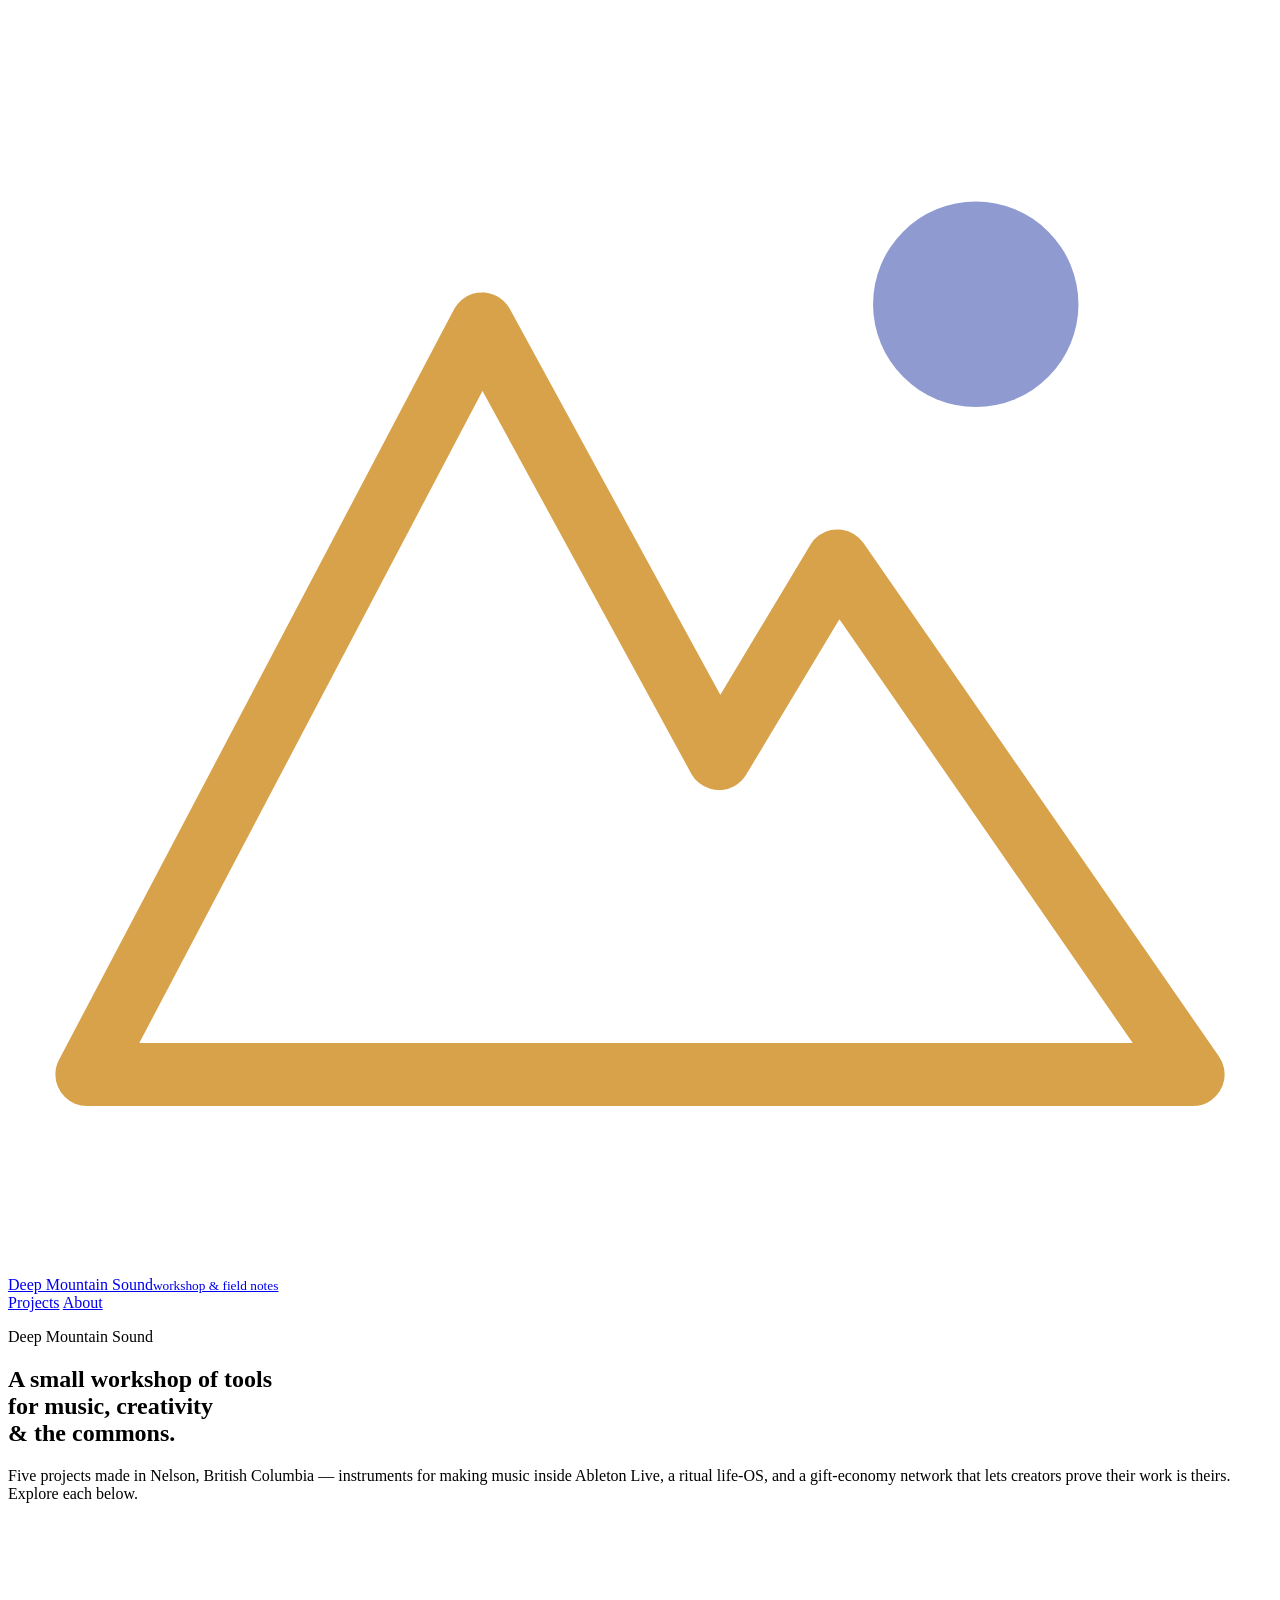
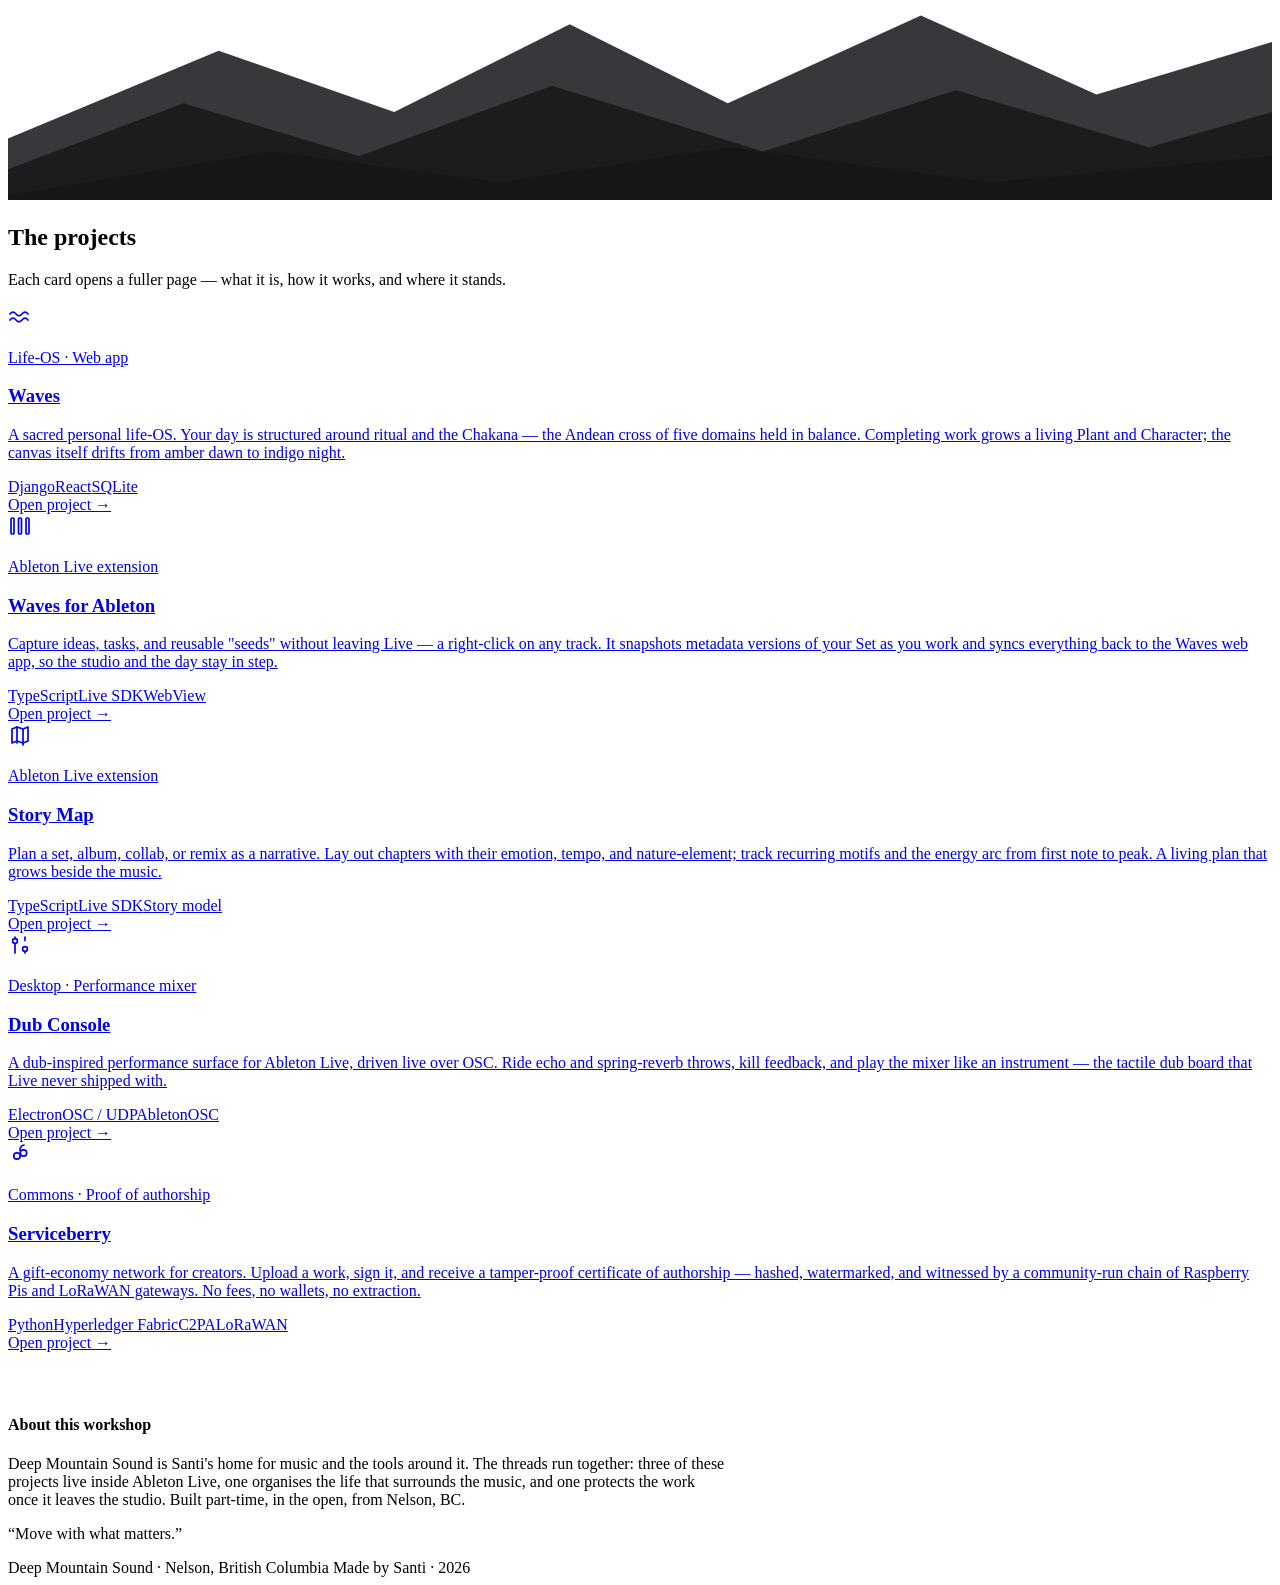
==== index.html @ df6846f1 "Add files via upload" ====
<!doctype html>
<html lang="en">
<head>
<meta charset="utf-8" />
<meta name="viewport" content="width=device-width, initial-scale=1" />
<title>Deep Mountain Sound — Projects</title>
<meta name="description" content="A small workshop of tools for music, creativity, and the commons — by Santi / Deep Mountain Sound." />
<link rel="preconnect" href="https://fonts.googleapis.com" />
<link rel="stylesheet" href="styles.css" />
<link rel="icon" href="data:image/svg+xml,%3Csvg xmlns='http://www.w3.org/2000/svg' viewBox='0 0 32 32'%3E%3Cpath d='M2 26L11 9l6 10 3-5 10 12z' fill='%23d8a24a'/%3E%3C/svg%3E" />
</head>
<body>

<header class="topbar">
  <div class="wrap">
    <a class="brand" href="index.html">
      <svg class="mk" viewBox="0 0 32 32" aria-hidden="true">
        <path d="M2 27L12 8l6 11 3-5 9 13z" fill="none" stroke="#d8a24a" stroke-width="1.6" stroke-linejoin="round"/>
        <circle cx="24.5" cy="7.5" r="2.6" fill="#8f9bd0"/>
      </svg>
      <span>Deep Mountain Sound<small>workshop &amp; field notes</small></span>
    </a>
    <nav class="topnav">
      <a href="#projects">Projects</a>
      <a href="#about">About</a>
    </nav>
  </div>
</header>

<section class="hero">
  <div class="wrap">
    <p class="eyebrow">Deep Mountain Sound</p>
    <h1>A small workshop of tools<br/>for music, creativity<br/>&amp; the commons.</h1>
    <p class="lede">Five projects made in Nelson, British Columbia — instruments for making music inside Ableton Live, a ritual life-OS, and a gift-economy network that lets creators prove their work is theirs. Explore each below.</p>
  </div>
  <!-- layered ridge -->
  <svg class="ridge" viewBox="0 0 1440 320" preserveAspectRatio="none" aria-hidden="true">
    <path d="M0 250 L240 150 L440 220 L640 120 L820 210 L1040 110 L1240 200 L1440 140 L1440 320 L0 320 Z" fill="#232327" opacity="0.9"/>
    <path d="M0 285 L200 210 L400 270 L620 190 L860 265 L1080 195 L1300 260 L1440 220 L1440 320 L0 320 Z" fill="#1c1c1f"/>
    <path d="M0 315 L300 265 L560 300 L820 260 L1120 300 L1440 270 L1440 320 L0 320 Z" fill="#161618"/>
  </svg>
</section>

<main class="wrap" id="projects">

  <div class="section-head">
    <h2>The projects</h2>
    <p>Each card opens a fuller page — what it is, how it works, and where it stands.</p>
  </div>

  <div class="cards">

    <!-- Waves -->
    <a class="card a-moon" href="waves.html">
      <div class="glyph" aria-hidden="true">
        <svg width="24" height="24" viewBox="0 0 24 24" fill="none" stroke="currentColor" stroke-width="1.7" stroke-linecap="round">
          <path d="M2 9c2-2.4 4-2.4 6 0s4 2.4 6 0 4-2.4 6 0"/>
          <path d="M2 15c2-2.4 4-2.4 6 0s4 2.4 6 0 4-2.4 6 0"/>
        </svg>
      </div>
      <p class="kicker">Life-OS · Web app</p>
      <h3>Waves</h3>
      <p>A sacred personal life-OS. Your day is structured around ritual and the Chakana — the Andean cross of five domains held in balance. Completing work grows a living Plant and Character; the canvas itself drifts from amber dawn to indigo night.</p>
      <div class="tags"><span class="tag">Django</span><span class="tag">React</span><span class="tag">SQLite</span></div>
      <span class="go">Open project <span class="arr">→</span></span>
    </a>

    <!-- Waves for Ableton -->
    <a class="card a-amber" href="waves-ableton.html">
      <div class="glyph" aria-hidden="true">
        <svg width="24" height="24" viewBox="0 0 24 24" fill="none" stroke="currentColor" stroke-width="1.7" stroke-linecap="round">
          <rect x="3" y="4" width="3" height="16" rx="1"/><rect x="10.5" y="4" width="3" height="16" rx="1"/><rect x="18" y="4" width="3" height="16" rx="1"/>
        </svg>
      </div>
      <p class="kicker">Ableton Live extension</p>
      <h3>Waves for Ableton</h3>
      <p>Capture ideas, tasks, and reusable "seeds" without leaving Live — a right-click on any track. It snapshots metadata versions of your Set as you work and syncs everything back to the Waves web app, so the studio and the day stay in step.</p>
      <div class="tags"><span class="tag">TypeScript</span><span class="tag">Live SDK</span><span class="tag">WebView</span></div>
      <span class="go">Open project <span class="arr">→</span></span>
    </a>

    <!-- Story Map -->
    <a class="card a-moss" href="storymap.html">
      <div class="glyph" aria-hidden="true">
        <svg width="24" height="24" viewBox="0 0 24 24" fill="none" stroke="currentColor" stroke-width="1.7" stroke-linecap="round" stroke-linejoin="round">
          <path d="M4 20V6l5-2 6 2 5-2v14l-5 2-6-2-5 2z"/><path d="M9 4v16M15 6v16"/>
        </svg>
      </div>
      <p class="kicker">Ableton Live extension</p>
      <h3>Story Map</h3>
      <p>Plan a set, album, collab, or remix as a narrative. Lay out chapters with their emotion, tempo, and nature-element; track recurring motifs and the energy arc from first note to peak. A living plan that grows beside the music.</p>
      <div class="tags"><span class="tag">TypeScript</span><span class="tag">Live SDK</span><span class="tag">Story model</span></div>
      <span class="go">Open project <span class="arr">→</span></span>
    </a>

    <!-- Dub Console -->
    <a class="card a-rust" href="dub-console.html">
      <div class="glyph" aria-hidden="true">
        <svg width="24" height="24" viewBox="0 0 24 24" fill="none" stroke="currentColor" stroke-width="1.7" stroke-linecap="round">
          <circle cx="7" cy="8" r="2.4"/><circle cx="17" cy="16" r="2.4"/>
          <path d="M7 10.4V20M7 4v1.6M17 4v3.6M17 18.4V20"/>
        </svg>
      </div>
      <p class="kicker">Desktop · Performance mixer</p>
      <h3>Dub Console</h3>
      <p>A dub-inspired performance surface for Ableton Live, driven live over OSC. Ride echo and spring-reverb throws, kill feedback, and play the mixer like an instrument — the tactile dub board that Live never shipped with.</p>
      <div class="tags"><span class="tag">Electron</span><span class="tag">OSC / UDP</span><span class="tag">AbletonOSC</span></div>
      <span class="go">Open project <span class="arr">→</span></span>
    </a>

    <!-- Serviceberry -->
    <a class="card a-berry" href="serviceberry.html">
      <div class="glyph" aria-hidden="true">
        <svg width="24" height="24" viewBox="0 0 24 24" fill="none" stroke="currentColor" stroke-width="1.7" stroke-linecap="round" stroke-linejoin="round">
          <circle cx="9" cy="14" r="3.2"/><circle cx="15.5" cy="11" r="3.2"/><path d="M12 8.2C12 5 13.5 3.5 16 3"/>
        </svg>
      </div>
      <p class="kicker">Commons · Proof of authorship</p>
      <h3>Serviceberry</h3>
      <p>A gift-economy network for creators. Upload a work, sign it, and receive a tamper-proof certificate of authorship — hashed, watermarked, and witnessed by a community-run chain of Raspberry Pis and LoRaWAN gateways. No fees, no wallets, no extraction.</p>
      <div class="tags"><span class="tag">Python</span><span class="tag">Hyperledger Fabric</span><span class="tag">C2PA</span><span class="tag">LoRaWAN</span></div>
      <span class="go">Open project <span class="arr">→</span></span>
    </a>

  </div>

  <section id="about" class="more" style="margin-top:64px;">
    <h4>About this workshop</h4>
    <p style="color:var(--muted); max-width:720px; margin:0 0 6px;">
      Deep Mountain Sound is Santi's home for music and the tools around it. The threads run together:
      three of these projects live inside Ableton Live, one organises the life that surrounds the music,
      and one protects the work once it leaves the studio. Built part-time, in the open, from Nelson, BC.
    </p>
    <p class="divider-note">“Move with what matters.”</p>
  </section>

</main>

<footer class="site">
  <div class="wrap">
    <span>Deep Mountain Sound · Nelson, British Columbia</span>
    <span>Made by Santi · 2026</span>
  </div>
</footer>

</body>
</html>
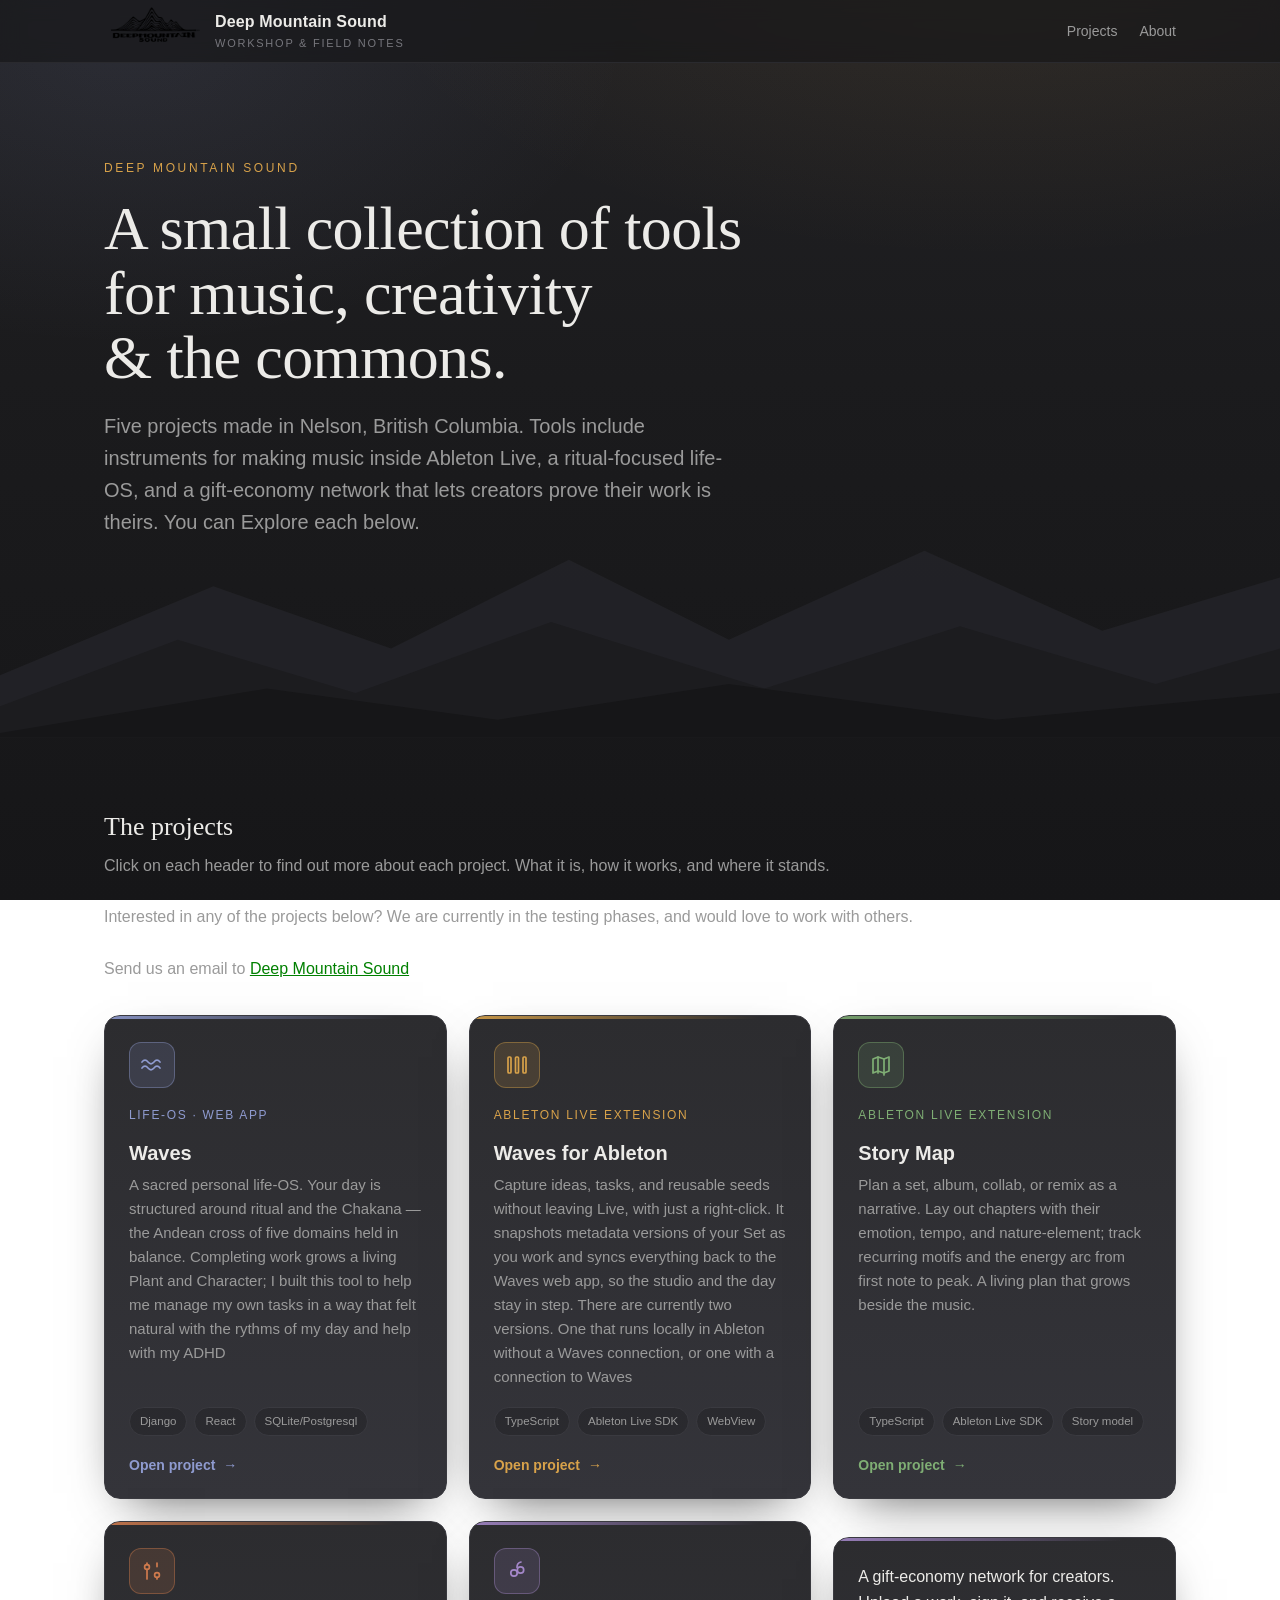
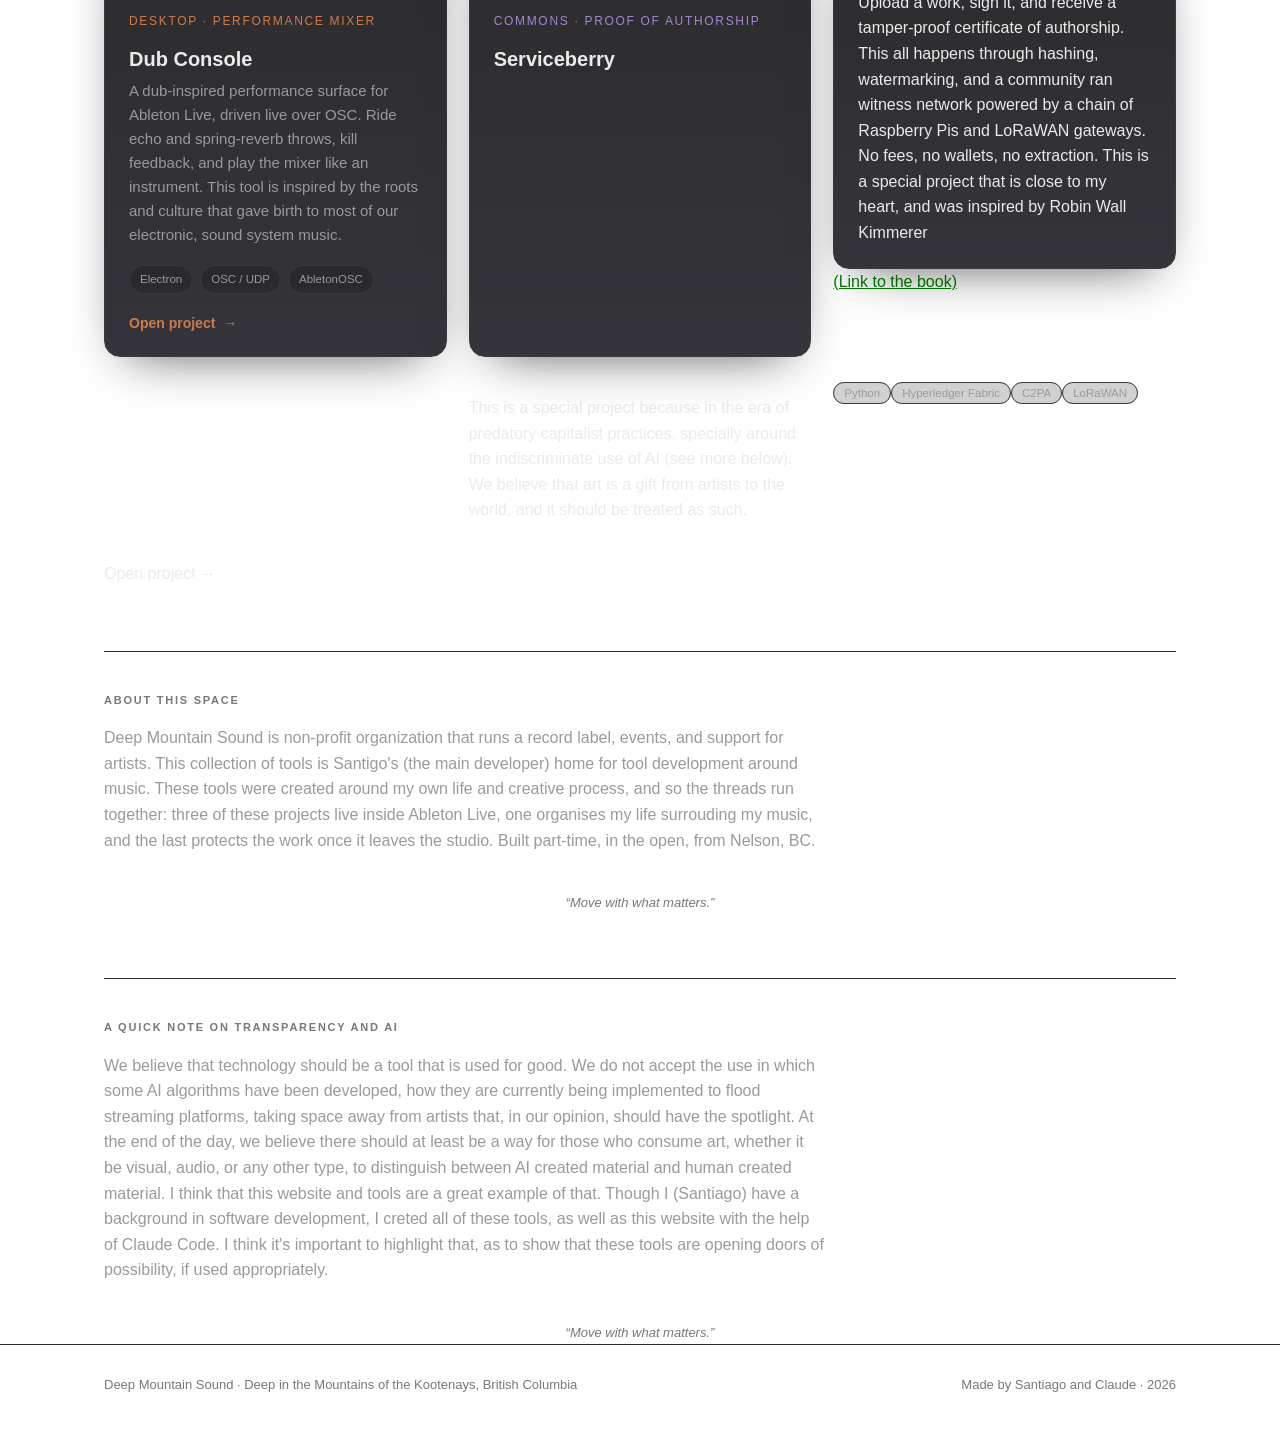
==== commit 8968d7cf: "few content changes" ====
--- a/index.html
+++ b/index.html
@@ -14,10 +14,7 @@
 <header class="topbar">
   <div class="wrap">
     <a class="brand" href="index.html">
-      <svg class="mk" viewBox="0 0 32 32" aria-hidden="true">
-        <path d="M2 27L12 8l6 11 3-5 9 13z" fill="none" stroke="#d8a24a" stroke-width="1.6" stroke-linejoin="round"/>
-        <circle cx="24.5" cy="7.5" r="2.6" fill="#8f9bd0"/>
-      </svg>
+      <img src="./DeepLogo.png" style="width: 100px;" />
       <span>Deep Mountain Sound<small>workshop &amp; field notes</small></span>
     </a>
     <nav class="topnav">
@@ -30,8 +27,8 @@
 <section class="hero">
   <div class="wrap">
     <p class="eyebrow">Deep Mountain Sound</p>
-    <h1>A small workshop of tools<br/>for music, creativity<br/>&amp; the commons.</h1>
-    <p class="lede">Five projects made in Nelson, British Columbia — instruments for making music inside Ableton Live, a ritual life-OS, and a gift-economy network that lets creators prove their work is theirs. Explore each below.</p>
+    <h1>A small collection of tools<br/>for music, creativity<br/>&amp; the commons.</h1>
+    <p class="lede">Five projects made in Nelson, British Columbia. Tools include instruments for making music inside Ableton Live, a ritual-focused life-OS, and a gift-economy network that lets creators prove their work is theirs. You can Explore each below.</p>
   </div>
   <!-- layered ridge -->
   <svg class="ridge" viewBox="0 0 1440 320" preserveAspectRatio="none" aria-hidden="true">
@@ -45,7 +42,11 @@
 
   <div class="section-head">
     <h2>The projects</h2>
-    <p>Each card opens a fuller page — what it is, how it works, and where it stands.</p>
+    <p>Click on each header to find out more about each project. What it is, how it works, and where it stands.</p>
+    <br/>
+    <p>Interested in any of the projects below? We are currently in the testing phases, and would love to work with others.</p>
+    <br/>
+    <p>Send us an email to <a href="mailto:bass@deepmountainsound.ca" style="color: green; text-decoration: underline;">Deep Mountain Sound</a></p>
   </div>
 
   <div class="cards">
@@ -60,8 +61,8 @@
       </div>
       <p class="kicker">Life-OS · Web app</p>
       <h3>Waves</h3>
-      <p>A sacred personal life-OS. Your day is structured around ritual and the Chakana — the Andean cross of five domains held in balance. Completing work grows a living Plant and Character; the canvas itself drifts from amber dawn to indigo night.</p>
-      <div class="tags"><span class="tag">Django</span><span class="tag">React</span><span class="tag">SQLite</span></div>
+      <p>A sacred personal life-OS. Your day is structured around ritual and the Chakana — the Andean cross of five domains held in balance. Completing work grows a living Plant and Character; I built this tool to help me manage my own tasks in a way that felt natural with the rythms of my day and help with my ADHD</p>
+      <div class="tags"><span class="tag">Django</span><span class="tag">React</span><span class="tag">SQLite/Postgresql</span></div>
       <span class="go">Open project <span class="arr">→</span></span>
     </a>
 
@@ -74,8 +75,8 @@
       </div>
       <p class="kicker">Ableton Live extension</p>
       <h3>Waves for Ableton</h3>
-      <p>Capture ideas, tasks, and reusable "seeds" without leaving Live — a right-click on any track. It snapshots metadata versions of your Set as you work and syncs everything back to the Waves web app, so the studio and the day stay in step.</p>
-      <div class="tags"><span class="tag">TypeScript</span><span class="tag">Live SDK</span><span class="tag">WebView</span></div>
+      <p>Capture ideas, tasks, and reusable seeds without leaving Live, with just a right-click. It snapshots metadata versions of your Set as you work and syncs everything back to the Waves web app, so the studio and the day stay in step. There are currently two versions. One that runs locally in Ableton without a Waves connection, or one with a connection to Waves</p>
+      <div class="tags"><span class="tag">TypeScript</span><span class="tag">Ableton Live SDK</span><span class="tag">WebView</span></div>
       <span class="go">Open project <span class="arr">→</span></span>
     </a>
 
@@ -89,7 +90,7 @@
       <p class="kicker">Ableton Live extension</p>
       <h3>Story Map</h3>
       <p>Plan a set, album, collab, or remix as a narrative. Lay out chapters with their emotion, tempo, and nature-element; track recurring motifs and the energy arc from first note to peak. A living plan that grows beside the music.</p>
-      <div class="tags"><span class="tag">TypeScript</span><span class="tag">Live SDK</span><span class="tag">Story model</span></div>
+      <div class="tags"><span class="tag">TypeScript</span><span class="tag">Ableton Live SDK</span><span class="tag">Story model</span></div>
       <span class="go">Open project <span class="arr">→</span></span>
     </a>
 
@@ -103,7 +104,7 @@
       </div>
       <p class="kicker">Desktop · Performance mixer</p>
       <h3>Dub Console</h3>
-      <p>A dub-inspired performance surface for Ableton Live, driven live over OSC. Ride echo and spring-reverb throws, kill feedback, and play the mixer like an instrument — the tactile dub board that Live never shipped with.</p>
+      <p>A dub-inspired performance surface for Ableton Live, driven live over OSC. Ride echo and spring-reverb throws, kill feedback, and play the mixer like an instrument. This tool is inspired by the roots and culture that gave birth to most of our electronic, sound system music.</p>
       <div class="tags"><span class="tag">Electron</span><span class="tag">OSC / UDP</span><span class="tag">AbletonOSC</span></div>
       <span class="go">Open project <span class="arr">→</span></span>
     </a>
@@ -117,7 +118,9 @@
       </div>
       <p class="kicker">Commons · Proof of authorship</p>
       <h3>Serviceberry</h3>
-      <p>A gift-economy network for creators. Upload a work, sign it, and receive a tamper-proof certificate of authorship — hashed, watermarked, and witnessed by a community-run chain of Raspberry Pis and LoRaWAN gateways. No fees, no wallets, no extraction.</p>
+      <p>A gift-economy network for creators. Upload a work, sign it, and receive a tamper-proof certificate of authorship. This all happens through hashing, watermarking, and a community ran witness network powered by a chain of Raspberry Pis and LoRaWAN gateways. No fees, no wallets, no extraction. This is a special project that is close to my heart, and was inspired by Robin Wall Kimmerer <a href="https://www.simonandschuster.ca/books/The-Serviceberry/Robin-Wall-Kimmerer/9781668072240" style="color: green; text-decoration: underline;">(Link to the book)</a> </p>
+      <br/>
+      <p>This is a special project because in the era of predatory capitalist practices, specially around the indiscriminate use of AI (see more below). We believe that art is a gift from artists to the world, and it should be treated as such.</p>
       <div class="tags"><span class="tag">Python</span><span class="tag">Hyperledger Fabric</span><span class="tag">C2PA</span><span class="tag">LoRaWAN</span></div>
       <span class="go">Open project <span class="arr">→</span></span>
     </a>
@@ -125,11 +128,21 @@
   </div>
 
   <section id="about" class="more" style="margin-top:64px;">
-    <h4>About this workshop</h4>
+    <h4>About this space</h4>
     <p style="color:var(--muted); max-width:720px; margin:0 0 6px;">
-      Deep Mountain Sound is Santi's home for music and the tools around it. The threads run together:
-      three of these projects live inside Ableton Live, one organises the life that surrounds the music,
-      and one protects the work once it leaves the studio. Built part-time, in the open, from Nelson, BC.
+      Deep Mountain Sound is non-profit organization that runs a record label, events, and support for artists. This collection of tools is Santigo's (the main developer) home for tool development around music. These tools were created around my own life and creative process, and so the threads run together:
+      three of these projects live inside Ableton Live, one organises my life surrouding my music,
+      and the last protects the work once it leaves the studio. Built part-time, in the open, from Nelson, BC.
+    </p>
+    <p class="divider-note">“Move with what matters.”</p>
+  </section>
+
+  <section id="about" class="more" style="margin-top:64px;">
+    <h4>A quick note on transparency and AI</h4>
+    <p style="color:var(--muted); max-width:720px; margin:0 0 6px;">
+      We believe that technology should be a tool that is used for good. We do not accept the use in which some AI algorithms have been developed, how they are currently being implemented to flood streaming platforms, taking space away from artists that, in our opinion, should have the spotlight. 
+      At the end of the day, we believe there should at least be a way for those who consume art, whether it be visual, audio, or any other type, to distinguish between AI created material and human created material.
+      I think that this website and tools are a great example of that. Though I (Santiago) have a background in software development, I creted all of these tools, as well as this website with the help of Claude Code. I think it's important to highlight that, as to show that these tools are opening doors of possibility, if used appropriately.
     </p>
     <p class="divider-note">“Move with what matters.”</p>
   </section>
@@ -138,8 +151,8 @@
 
 <footer class="site">
   <div class="wrap">
-    <span>Deep Mountain Sound · Nelson, British Columbia</span>
-    <span>Made by Santi · 2026</span>
+    <span>Deep Mountain Sound · Deep in the Mountains of the Kootenays, British Columbia</span>
+    <span>Made by Santiago and Claude · 2026</span>
   </div>
 </footer>
 
--- a/styles.css
+++ b/styles.css
@@ -0,0 +1,280 @@
+/* ======================================================================
+   Deep Mountain Sound — shared stylesheet
+   Palette lifted from the Waves Ableton capture UI:
+   charcoal base · amber #d8a24a · moon #8f9bd0 · moss #7fae74
+   ====================================================================== */
+
+:root {
+  --bg:        #1b1b1d;
+  --bg-2:      #212124;
+  --panel:     #2c2c2f;
+  --panel-2:   #34343a;
+  --line:      #3a3a40;
+  --line-soft: #2a2a2e;
+  --text:      #ecebe8;
+  --muted:     #9a9a9a;
+  --muted-2:   #77777d;
+
+  --amber: #d8a24a;
+  --moon:  #8f9bd0;
+  --moss:  #7fae74;
+  --rust:  #cf7a4d;
+  --berry: #a487c9;
+
+  --maxw: 1120px;
+  --radius: 16px;
+  --radius-sm: 10px;
+  --shadow: 0 18px 50px -24px rgba(0,0,0,.75);
+  --serif: "Iowan Old Style", "Palatino Linotype", Palatino, Georgia, serif;
+  --sans: -apple-system, BlinkMacSystemFont, "Segoe UI", Inter, Roboto, sans-serif;
+}
+
+* { box-sizing: border-box; }
+
+html { scroll-behavior: smooth; }
+
+body {
+  margin: 0;
+  font-family: var(--sans);
+  color: var(--text);
+  background:
+    radial-gradient(1200px 600px at 78% -8%, rgba(216,162,74,.10), transparent 55%),
+    radial-gradient(1000px 620px at 10% 4%, rgba(143,155,208,.10), transparent 50%),
+    linear-gradient(180deg, var(--bg-2) 0%, var(--bg) 42%, #161618 100%);
+  background-attachment: fixed;
+  line-height: 1.6;
+  -webkit-font-smoothing: antialiased;
+  min-height: 100vh;
+}
+
+a { color: inherit; text-decoration: none; }
+
+.wrap { max-width: var(--maxw); margin: 0 auto; padding: 0 24px; }
+
+/* ---------------------------------------------------------------- ridges */
+.ridge {
+  position: absolute;
+  left: 0; right: 0; bottom: 0;
+  width: 100%;
+  display: block;
+  pointer-events: none;
+  z-index: 0;
+}
+
+/* ---------------------------------------------------------------- top bar */
+.topbar {
+  position: sticky; top: 0; z-index: 20;
+  backdrop-filter: blur(10px);
+  background: rgba(22,22,24,.62);
+  border-bottom: 1px solid var(--line-soft);
+}
+.topbar .wrap {
+  display: flex; align-items: center; justify-content: space-between;
+  height: 62px;
+}
+.brand { display: flex; align-items: center; gap: 11px; font-weight: 600; letter-spacing: .01em; }
+.brand .mk { width: 26px; height: 26px; flex: 0 0 auto; }
+.brand small { display:block; font-weight: 400; color: var(--muted-2); font-size: 11px; letter-spacing: .16em; text-transform: uppercase; }
+.topnav { display: flex; gap: 22px; font-size: 14px; color: var(--muted); }
+.topnav a:hover { color: var(--text); }
+.back-link { font-size: 13px; color: var(--muted); display: inline-flex; align-items: center; gap: 7px; }
+.back-link:hover { color: var(--amber); }
+
+/* ---------------------------------------------------------------- hero */
+.hero {
+  position: relative;
+  overflow: hidden;
+  padding: 96px 0 200px;
+}
+.hero .wrap { position: relative; z-index: 2; }
+.eyebrow {
+  font-size: 12px; letter-spacing: .22em; text-transform: uppercase;
+  color: var(--amber); margin: 0 0 18px;
+}
+.hero h1 {
+  font-family: var(--serif);
+  font-weight: 500;
+  font-size: clamp(34px, 6vw, 62px);
+  line-height: 1.04;
+  margin: 0 0 20px;
+  letter-spacing: -.01em;
+}
+.hero p.lede {
+  font-size: clamp(16px, 2.1vw, 20px);
+  color: var(--muted);
+  max-width: 640px;
+  margin: 0;
+}
+
+/* ---------------------------------------------------------------- cards */
+.section-head { margin: 68px 0 6px; }
+.section-head h2 {
+  font-family: var(--serif); font-weight: 500;
+  font-size: 26px; margin: 0 0 6px;
+}
+.section-head p { color: var(--muted); margin: 0; }
+
+.cards {
+  display: grid;
+  grid-template-columns: repeat(auto-fill, minmax(320px, 1fr));
+  gap: 22px;
+  margin: 34px 0 10px;
+}
+.card {
+  position: relative;
+  display: flex; flex-direction: column;
+  background: linear-gradient(180deg, var(--panel) 0%, var(--panel-2) 100%);
+  border: 1px solid var(--line);
+  border-radius: var(--radius);
+  padding: 26px 24px 22px;
+  box-shadow: var(--shadow);
+  transition: transform .22s ease, border-color .22s ease, box-shadow .22s ease;
+  overflow: hidden;
+  --accent: var(--amber);
+}
+.card::before {
+  content: "";
+  position: absolute; top: 0; left: 0; right: 0; height: 3px;
+  background: linear-gradient(90deg, var(--accent), transparent 85%);
+  opacity: .9;
+}
+.card:hover {
+  transform: translateY(-5px);
+  border-color: color-mix(in srgb, var(--accent) 55%, var(--line));
+  box-shadow: 0 26px 60px -26px rgba(0,0,0,.85);
+}
+.card .glyph {
+  width: 46px; height: 46px; border-radius: 12px;
+  display: grid; place-items: center;
+  background: color-mix(in srgb, var(--accent) 16%, transparent);
+  border: 1px solid color-mix(in srgb, var(--accent) 40%, transparent);
+  color: var(--accent);
+  margin-bottom: 18px;
+}
+.card h3 { font-size: 20px; margin: 0 0 4px; font-weight: 600; }
+.card .kicker { font-size: 12px; letter-spacing: .14em; text-transform: uppercase; color: var(--accent); margin: 0 0 12px; }
+.card p { color: var(--muted); margin: 0 0 18px; font-size: 15px; }
+.card .tags { display: flex; flex-wrap: wrap; gap: 7px; margin-top: auto; }
+.tag {
+  font-size: 11.5px; color: var(--muted);
+  border: 1px solid var(--line);
+  background: rgba(0,0,0,.18);
+  padding: 4px 10px; border-radius: 999px;
+}
+.card .go {
+  margin-top: 18px; font-size: 14px; font-weight: 600;
+  color: var(--accent); display: inline-flex; align-items: center; gap: 8px;
+}
+.card:hover .go .arr { transform: translateX(4px); }
+.go .arr { transition: transform .2s ease; }
+
+/* accent variants */
+.a-moon  { --accent: var(--moon); }
+.a-amber { --accent: var(--amber); }
+.a-moss  { --accent: var(--moss); }
+.a-rust  { --accent: var(--rust); }
+.a-berry { --accent: var(--berry); }
+
+/* ---------------------------------------------------------------- project page */
+.project-hero { --accent: var(--amber); }
+.project-hero .eyebrow { color: var(--accent); }
+.project-hero .glyph-lg {
+  width: 60px; height: 60px; border-radius: 15px; margin-bottom: 24px;
+  display: grid; place-items: center;
+  background: color-mix(in srgb, var(--accent) 16%, transparent);
+  border: 1px solid color-mix(in srgb, var(--accent) 42%, transparent);
+  color: var(--accent);
+}
+.meta-row { display: flex; flex-wrap: wrap; gap: 10px; margin-top: 26px; }
+.pill {
+  font-size: 12.5px; color: var(--text);
+  border: 1px solid color-mix(in srgb, var(--accent) 35%, var(--line));
+  background: color-mix(in srgb, var(--accent) 10%, transparent);
+  padding: 6px 13px; border-radius: 999px;
+}
+
+.content { padding: 54px 0 90px; position: relative; z-index: 2; }
+.content .wrap { display: grid; grid-template-columns: 1fr 300px; gap: 54px; }
+@media (max-width: 860px) { .content .wrap { grid-template-columns: 1fr; } }
+
+.prose h2 {
+  font-family: var(--serif); font-weight: 500;
+  font-size: 25px; margin: 40px 0 14px;
+  padding-bottom: 10px; border-bottom: 1px solid var(--line-soft);
+}
+.prose h2:first-child { margin-top: 0; }
+.prose h3 { font-size: 17px; margin: 26px 0 8px; color: var(--text); }
+.prose p, .prose li { color: #cfceca; font-size: 15.5px; }
+.prose ul { padding-left: 20px; }
+.prose li { margin: 7px 0; }
+.prose li::marker { color: var(--accent); }
+.prose strong { color: var(--text); }
+.prose blockquote {
+  margin: 22px 0; padding: 4px 20px;
+  border-left: 3px solid var(--accent);
+  color: var(--muted); font-style: italic;
+}
+.prose code {
+  font-family: "SF Mono", ui-monospace, Menlo, Consolas, monospace;
+  font-size: 13px; background: rgba(0,0,0,.35);
+  border: 1px solid var(--line-soft);
+  padding: 2px 6px; border-radius: 6px; color: var(--moon);
+}
+
+/* feature grid */
+.feature-grid { display: grid; grid-template-columns: 1fr 1fr; gap: 16px; margin: 20px 0; }
+@media (max-width: 560px) { .feature-grid { grid-template-columns: 1fr; } }
+.feature {
+  border: 1px solid var(--line); border-radius: var(--radius-sm);
+  background: rgba(0,0,0,.16); padding: 16px 16px 15px;
+}
+.feature h4 { margin: 0 0 5px; font-size: 15px; color: var(--text); }
+.feature p { margin: 0; font-size: 13.5px; color: var(--muted); }
+
+/* sidebar */
+.side { position: sticky; top: 86px; align-self: start; }
+.side-card {
+  border: 1px solid var(--line); border-radius: var(--radius);
+  background: linear-gradient(180deg, var(--panel) 0%, var(--panel-2) 100%);
+  padding: 20px 20px 18px; margin-bottom: 18px;
+}
+.side-card h4 {
+  font-size: 11px; letter-spacing: .16em; text-transform: uppercase;
+  color: var(--muted-2); margin: 0 0 14px;
+}
+.kv { display: flex; justify-content: space-between; gap: 14px; font-size: 13.5px; padding: 7px 0; border-bottom: 1px solid var(--line-soft); }
+.kv:last-child { border-bottom: 0; }
+.kv .k { color: var(--muted); }
+.kv .v { color: var(--text); text-align: right; }
+.stacklist { display: flex; flex-wrap: wrap; gap: 7px; }
+
+.status-dot { display: inline-block; width: 8px; height: 8px; border-radius: 50%; margin-right: 7px; vertical-align: middle; }
+.dot-live { background: var(--moss); box-shadow: 0 0 0 3px color-mix(in srgb, var(--moss) 25%, transparent); }
+.dot-build { background: var(--amber); box-shadow: 0 0 0 3px color-mix(in srgb, var(--amber) 25%, transparent); }
+.dot-early { background: var(--moon); box-shadow: 0 0 0 3px color-mix(in srgb, var(--moon) 25%, transparent); }
+
+/* other-projects footer nav */
+.more { border-top: 1px solid var(--line-soft); padding: 40px 0 0; margin-top: 40px; }
+.more h4 { font-size: 11px; letter-spacing: .16em; text-transform: uppercase; color: var(--muted-2); margin: 0 0 16px; }
+.more-grid { display: grid; grid-template-columns: repeat(auto-fill, minmax(200px,1fr)); gap: 12px; }
+.more-item {
+  border: 1px solid var(--line); border-radius: var(--radius-sm);
+  padding: 13px 15px; background: rgba(0,0,0,.16);
+  display: flex; align-items: center; gap: 11px;
+  transition: border-color .2s ease, transform .2s ease;
+  --accent: var(--amber);
+}
+.more-item:hover { transform: translateY(-3px); border-color: color-mix(in srgb, var(--accent) 55%, var(--line)); }
+.more-item .d { width: 9px; height: 9px; border-radius: 50%; background: var(--accent); flex: 0 0 auto; }
+.more-item span { font-size: 14px; }
+.more-item small { display:block; color: var(--muted-2); font-size: 11.5px; }
+
+/* footer */
+footer.site {
+  border-top: 1px solid var(--line-soft);
+  padding: 30px 0 44px; color: var(--muted-2); font-size: 13px;
+}
+footer.site .wrap { display: flex; justify-content: space-between; flex-wrap: wrap; gap: 12px; }
+
+/* misc */
+.divider-note { text-align: center; color: var(--muted-2); font-size: 13px; font-style: italic; margin: 40px 0 0; }
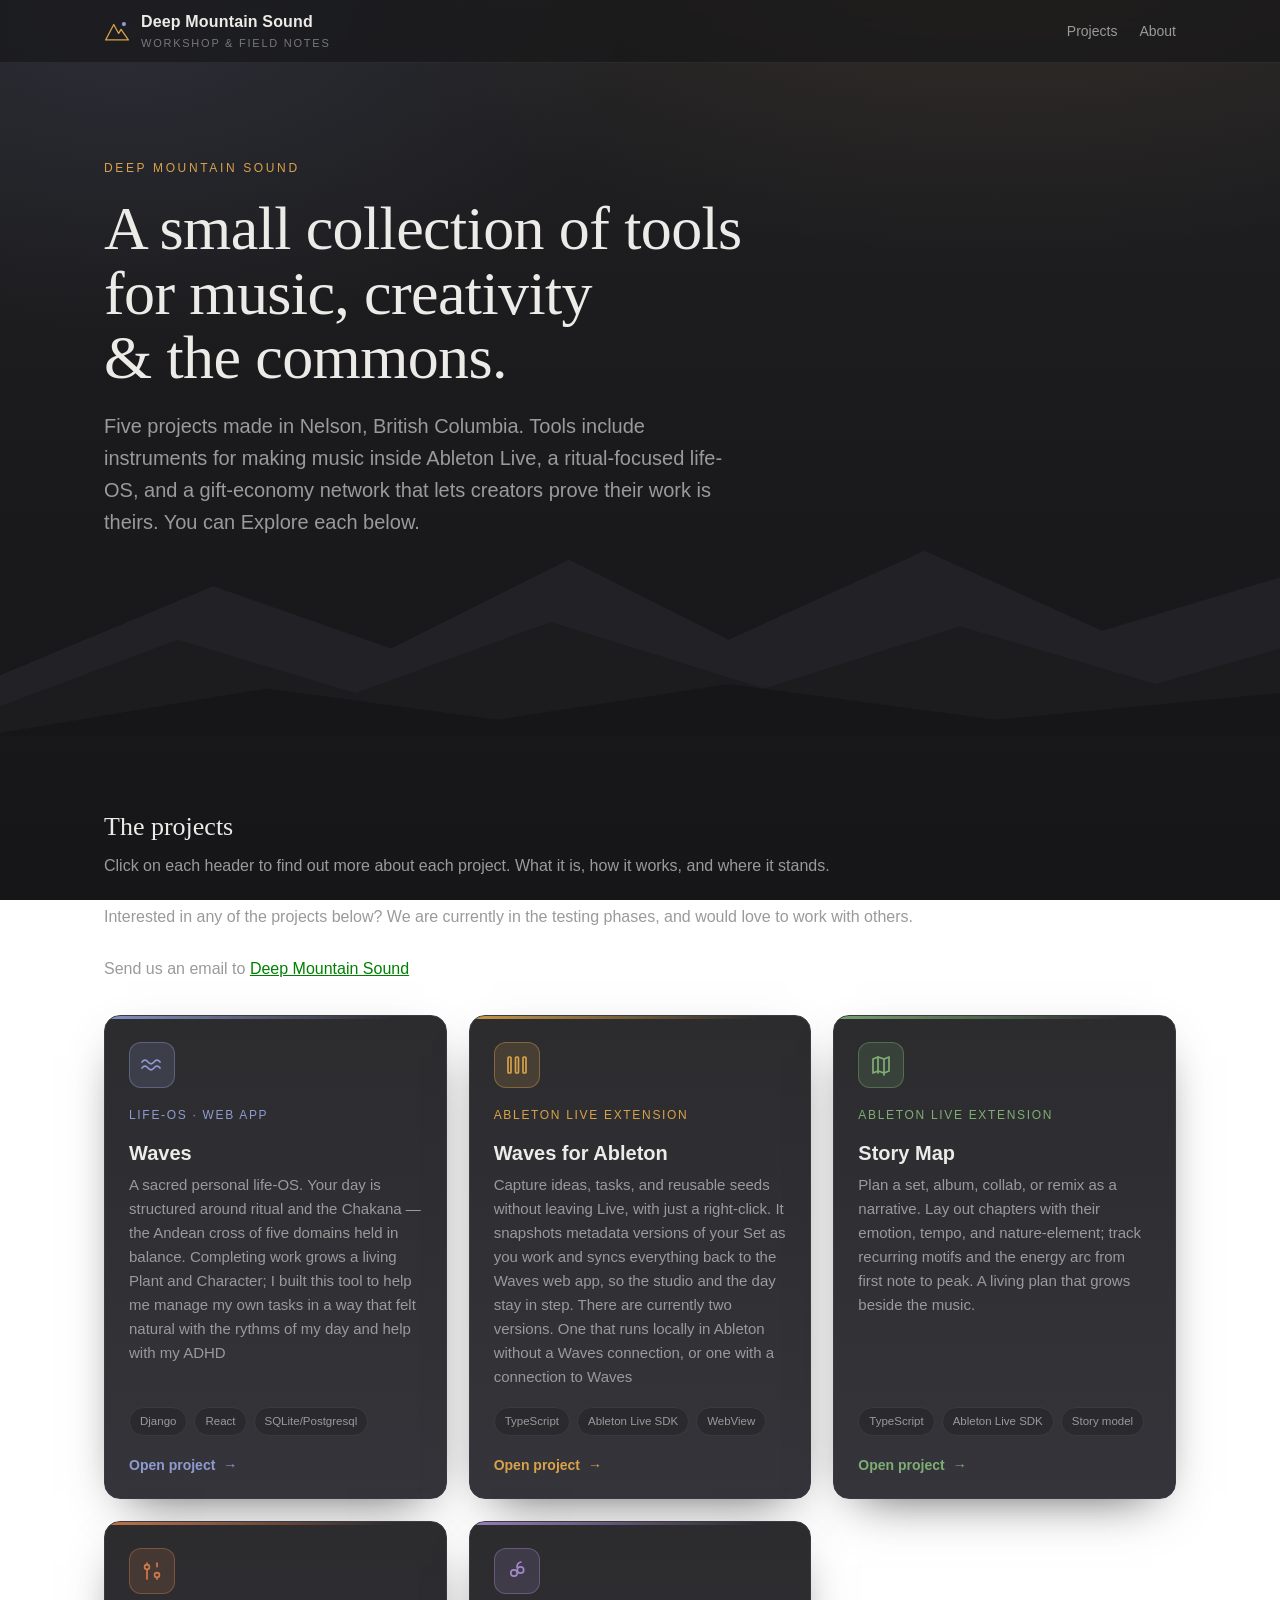
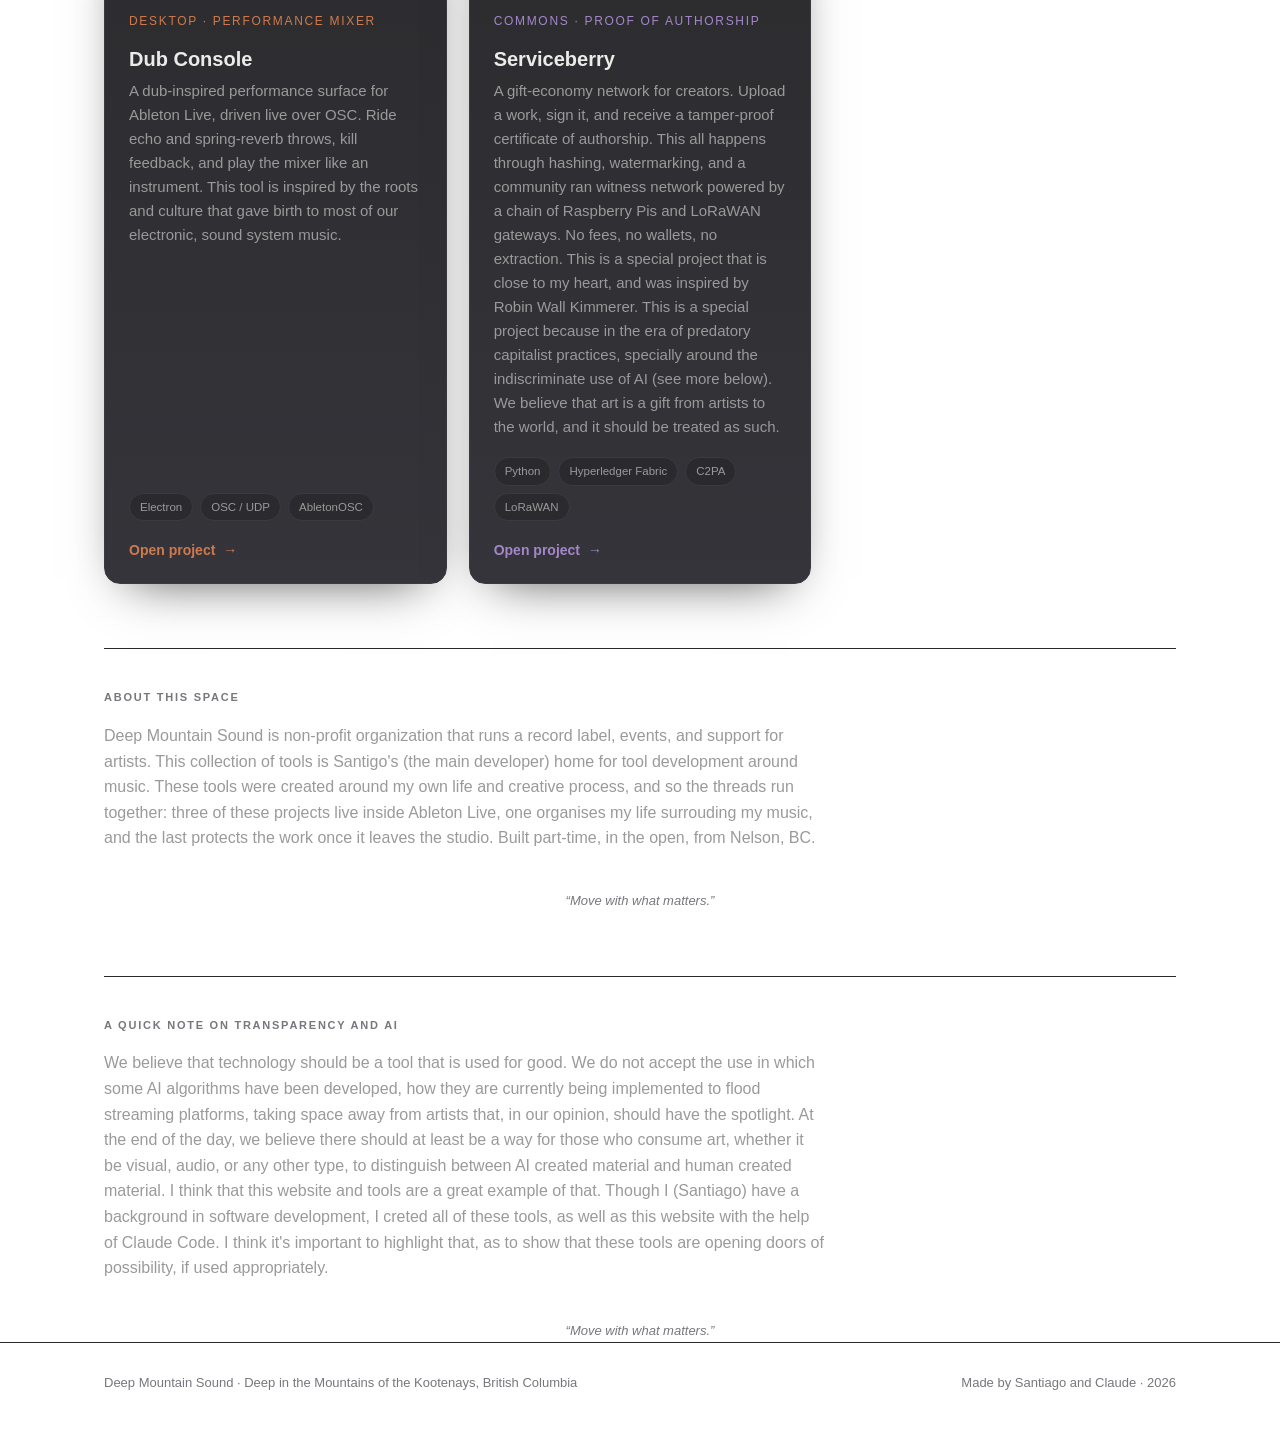
==== commit 2f0a642e: "Update index.html" ====
--- a/index.html
+++ b/index.html
@@ -14,7 +14,10 @@
 <header class="topbar">
   <div class="wrap">
     <a class="brand" href="index.html">
-      <img src="./DeepLogo.png" style="width: 100px;" />
+      <svg class="mk" viewBox="0 0 32 32" aria-hidden="true">
+        <path d="M2 27L12 8l6 11 3-5 9 13z" fill="none" stroke="#d8a24a" stroke-width="1.6" stroke-linejoin="round"/>
+        <circle cx="24.5" cy="7.5" r="2.6" fill="#8f9bd0"/>
+      </svg>
       <span>Deep Mountain Sound<small>workshop &amp; field notes</small></span>
     </a>
     <nav class="topnav">
@@ -118,9 +121,7 @@
       </div>
       <p class="kicker">Commons · Proof of authorship</p>
       <h3>Serviceberry</h3>
-      <p>A gift-economy network for creators. Upload a work, sign it, and receive a tamper-proof certificate of authorship. This all happens through hashing, watermarking, and a community ran witness network powered by a chain of Raspberry Pis and LoRaWAN gateways. No fees, no wallets, no extraction. This is a special project that is close to my heart, and was inspired by Robin Wall Kimmerer <a href="https://www.simonandschuster.ca/books/The-Serviceberry/Robin-Wall-Kimmerer/9781668072240" style="color: green; text-decoration: underline;">(Link to the book)</a> </p>
-      <br/>
-      <p>This is a special project because in the era of predatory capitalist practices, specially around the indiscriminate use of AI (see more below). We believe that art is a gift from artists to the world, and it should be treated as such.</p>
+      <p>A gift-economy network for creators. Upload a work, sign it, and receive a tamper-proof certificate of authorship. This all happens through hashing, watermarking, and a community ran witness network powered by a chain of Raspberry Pis and LoRaWAN gateways. No fees, no wallets, no extraction. This is a special project that is close to my heart, and was inspired by Robin Wall Kimmerer. This is a special project because in the era of predatory capitalist practices, specially around the indiscriminate use of AI (see more below). We believe that art is a gift from artists to the world, and it should be treated as such.</p>
       <div class="tags"><span class="tag">Python</span><span class="tag">Hyperledger Fabric</span><span class="tag">C2PA</span><span class="tag">LoRaWAN</span></div>
       <span class="go">Open project <span class="arr">→</span></span>
     </a>
